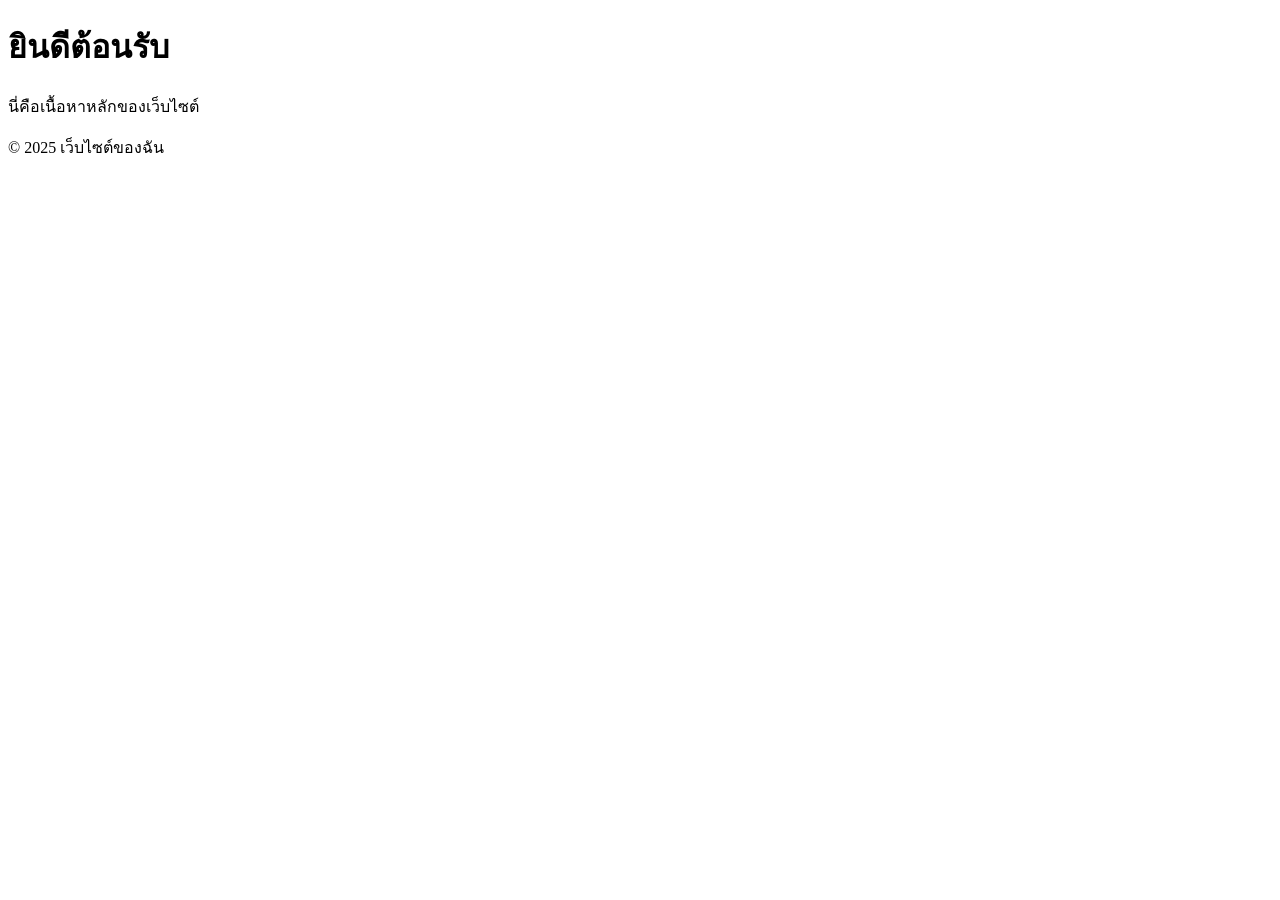
==== index.html @ cf5f2ca0 "Update index.html" ====
<!DOCTYPE html>
<html lang="th">
<head>
    <meta charset="UTF-8">
    <meta name="viewport" content="width=device-width, initial-scale=1.0">
    <title>เว็บไซต์ของฉัน</title>
</head>
<body>
    <header>
        <h1>ยินดีต้อนรับ</h1>
    </header>
    
    <main>
        <p>นี่คือเนื้อหาหลักของเว็บไซต์</p>
    </main>
    
    <footer>
        <p>© 2025 เว็บไซต์ของฉัน</p>
    </footer>
</body>
</html>
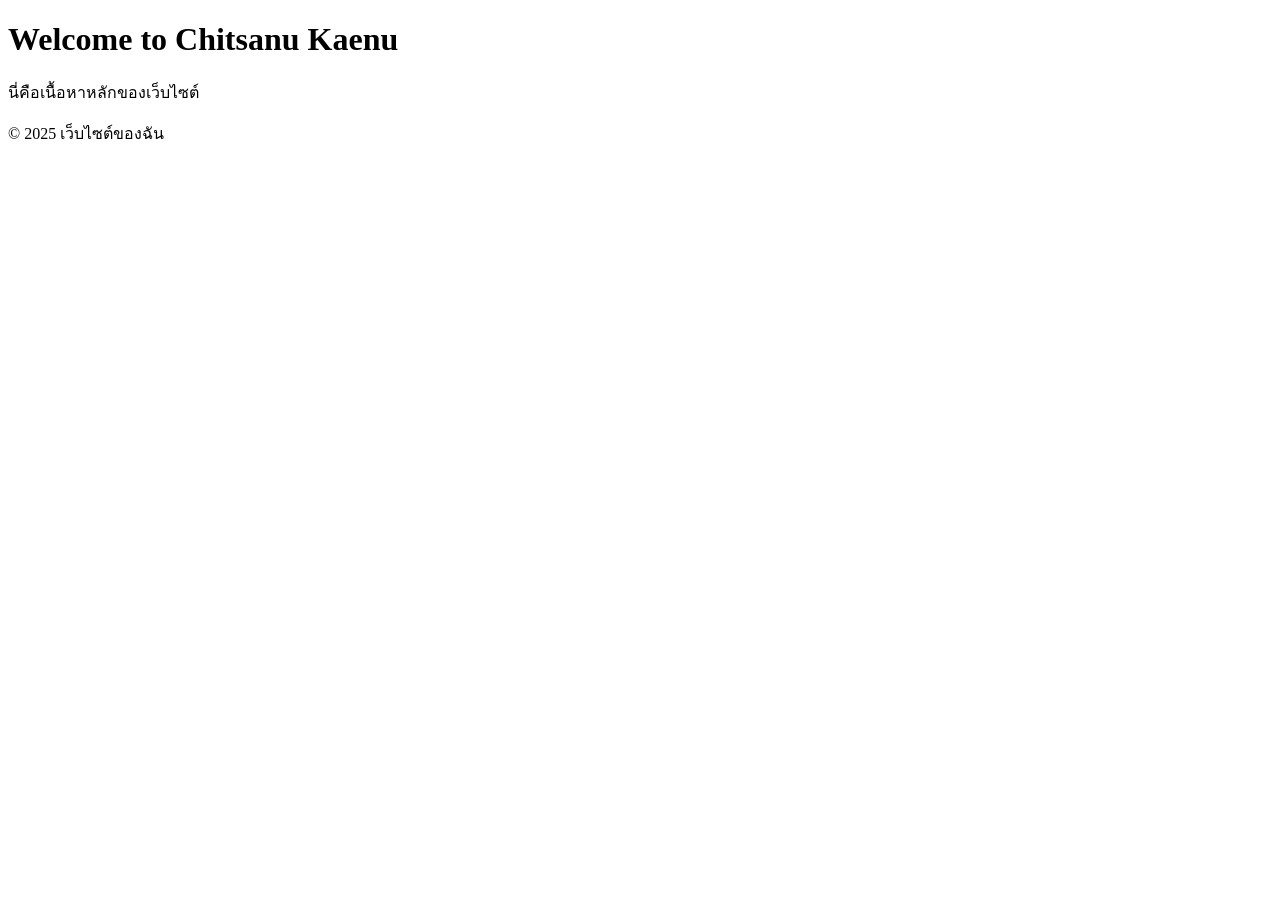
==== commit a760bca1: "edit h1" ====
--- a/index.html
+++ b/index.html
@@ -8,7 +8,7 @@
 </head>
 <body>
     <header>
-        <h1>ยินดีต้อนรับ</h1>
+        <h1>Welcome to Chitsanu Kaenu</h1>
     </header>
     
     <main>
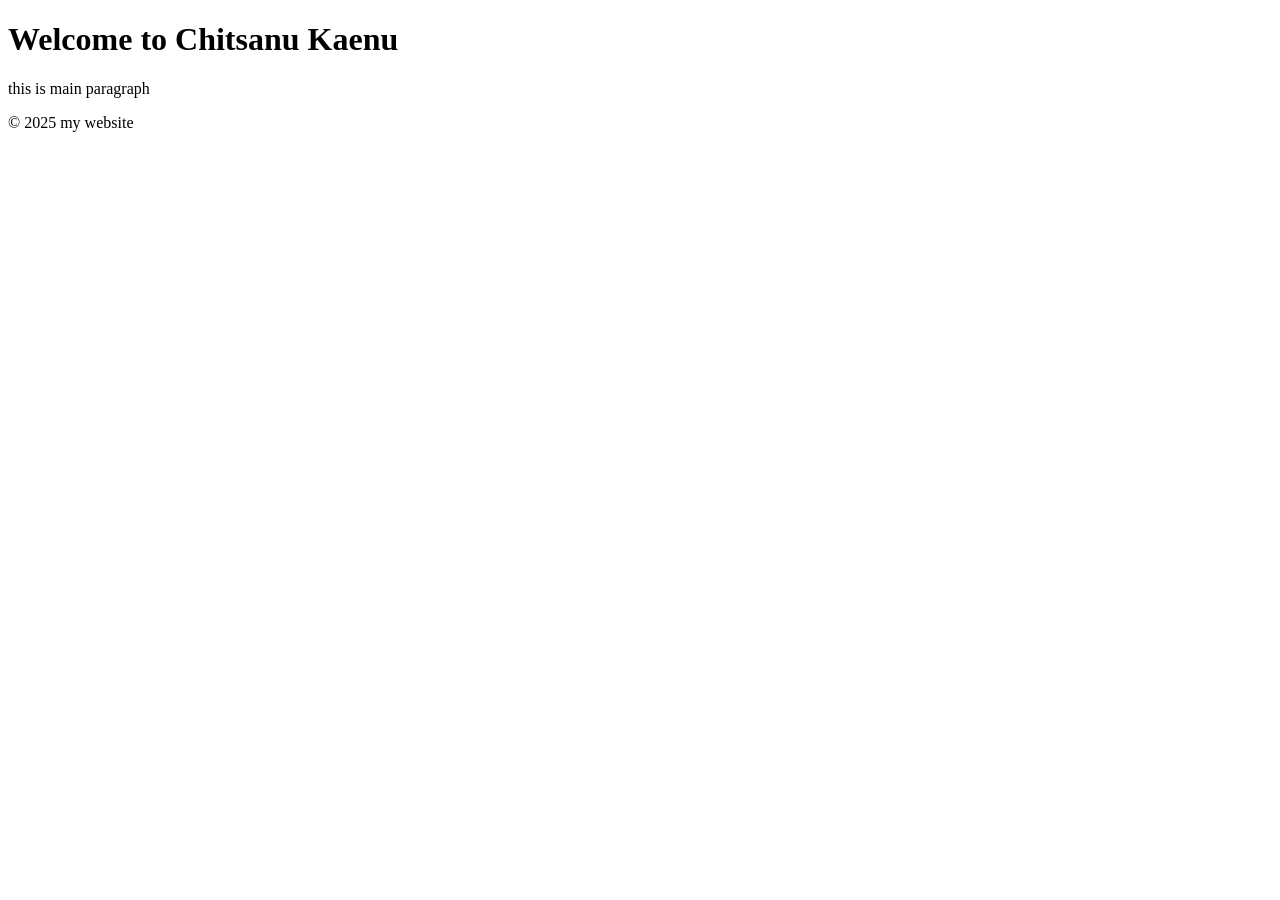
==== commit ad44656d: "language" ====
--- a/index.html
+++ b/index.html
@@ -12,11 +12,11 @@
     </header>
     
     <main>
-        <p>นี่คือเนื้อหาหลักของเว็บไซต์</p>
+        <p>this is main paragraph</p>
     </main>
     
     <footer>
-        <p>© 2025 เว็บไซต์ของฉัน</p>
+        <p>© 2025 my website</p>
     </footer>
 </body>
 </html>
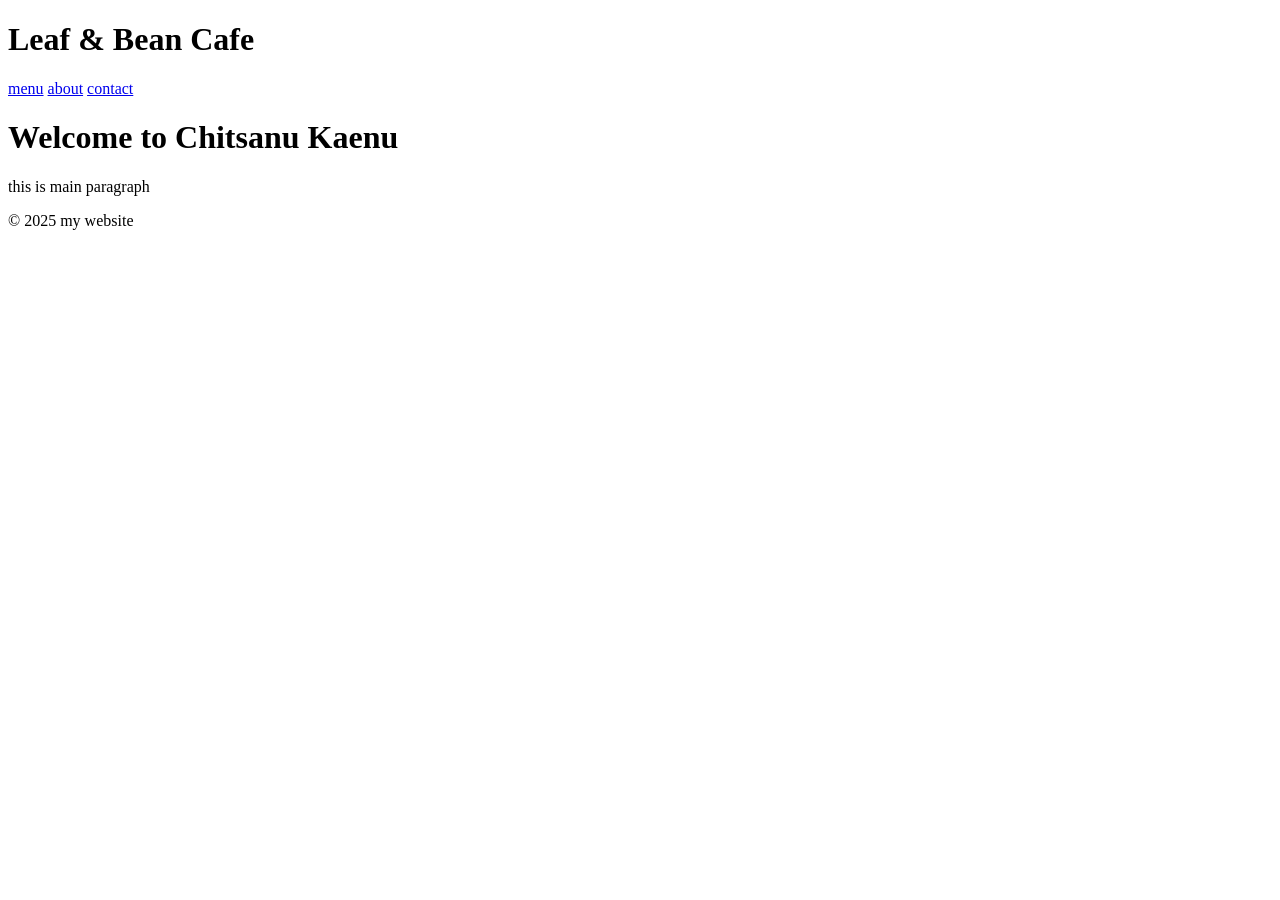
==== commit 04ba221c: "add header" ====
--- a/index.html
+++ b/index.html
@@ -4,12 +4,18 @@
 <head>
     <meta charset="UTF-8">
     <meta name="viewport" content="width=device-width, initial-scale=1.0">
-    <title>เว็บไซต์ของฉัน</title>
+    <title>My website</title>
 </head>
 <body>
     <header>
-        <h1>Welcome to Chitsanu Kaenu</h1>
+        <h1>Leaf & Bean Cafe </h1>
+        <nav>
+            <a href="#menu">menu</a>
+            <a href="#about">about</a>
+            <a href="#contact">contact</a>
+        </nav>
     </header>
+    <h1>Welcome to Chitsanu Kaenu</h1>
     
     <main>
         <p>this is main paragraph</p>
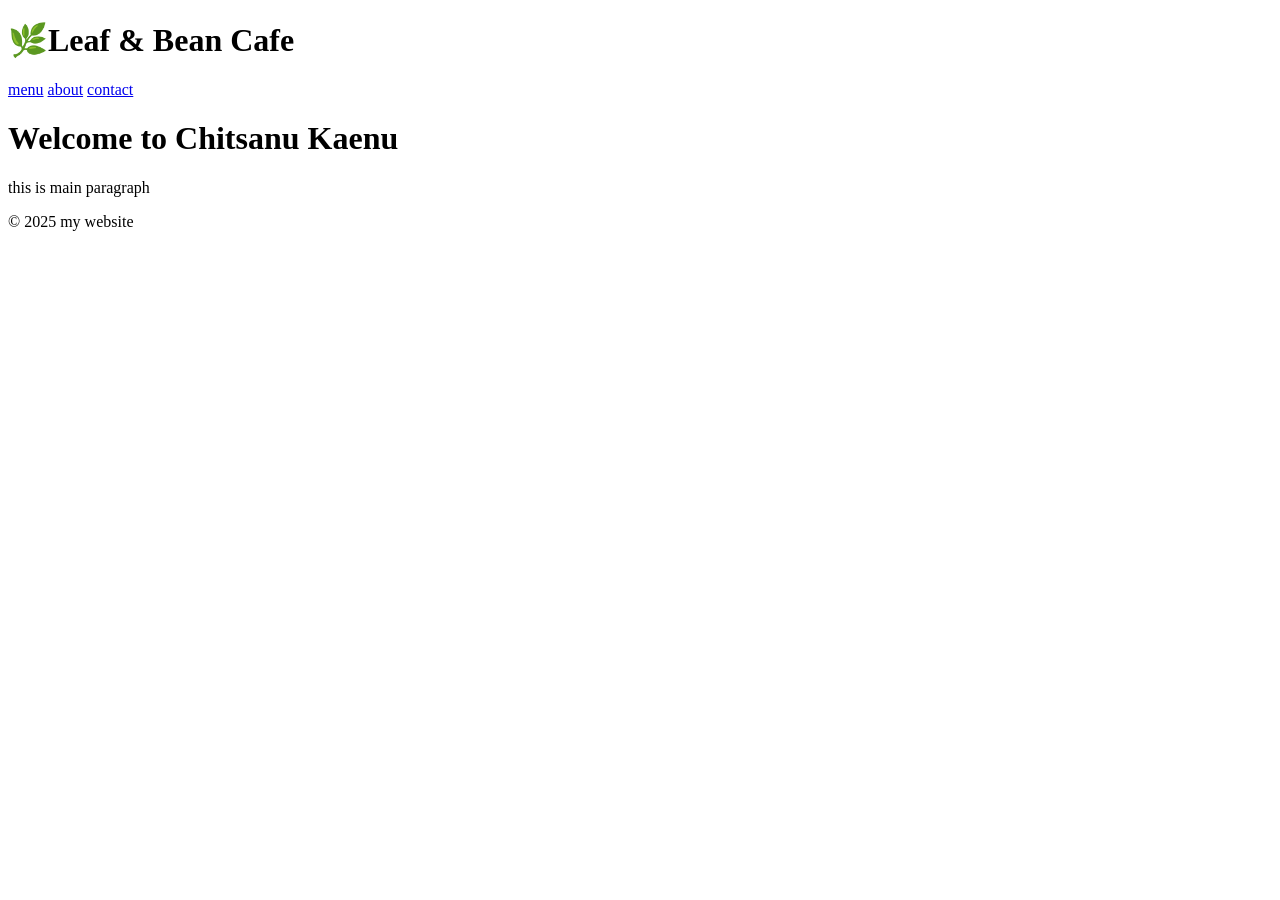
==== commit 366f93dc: "add emoji" ====
--- a/index.html
+++ b/index.html
@@ -8,7 +8,7 @@
 </head>
 <body>
     <header>
-        <h1>Leaf & Bean Cafe </h1>
+        <h1>🌿Leaf & Bean Cafe </h1>
         <nav>
             <a href="#menu">menu</a>
             <a href="#about">about</a>
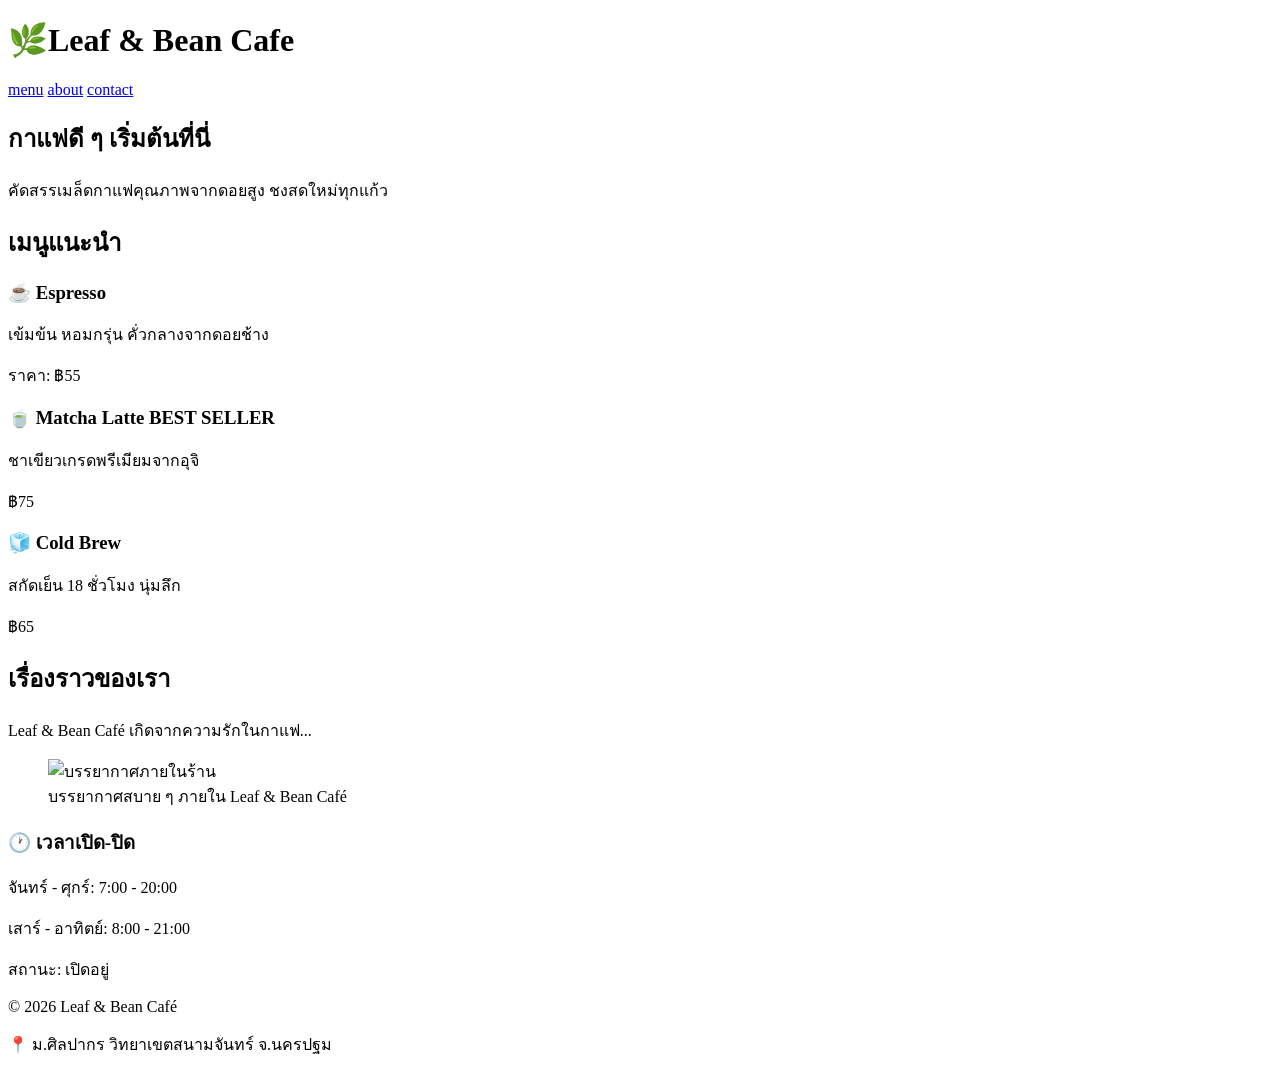
==== commit 3d711413: "everything" ====
--- a/index.html
+++ b/index.html
@@ -5,24 +5,75 @@
     <meta charset="UTF-8">
     <meta name="viewport" content="width=device-width, initial-scale=1.0">
     <title>My website</title>
+    <link rel="icon" type="image/png" href="https://cdn.iconscout.com/icon/free/png-256/free-html-5-icon-svg-download-png-1175208.png?f=webp&w=256">
 </head>
 <body>
     <header>
         <h1>🌿Leaf & Bean Cafe </h1>
         <nav>
-            <a href="#menu">menu</a>
+            <a href="#drinkmenu">menu</a>
             <a href="#about">about</a>
             <a href="#contact">contact</a>
         </nav>
     </header>
-    <h1>Welcome to Chitsanu Kaenu</h1>
     
     <main>
-        <p>this is main paragraph</p>
+        <!-- ส่วน Hero -->
+        <section>
+            <h2>กาแฟดี ๆ เริ่มต้นที่นี่</h2>
+            <p>คัดสรรเมล็ดกาแฟคุณภาพจากดอยสูง ชงสดใหม่ทุกแก้ว</p>
+        </section>
+
+        <!-- ส่วนเมนู -->
+        <section id="drinkmenu">
+            <h2>เมนูแนะนำ</h2>
+            <!-- จะเพิ่มการ์ดเมนูใน Section 2 -->
+             <!-- div ครอบเมนูทั้งหมด — เตรียมจัดเป็น Grid ใน CSS -->
+            <div class="menu-grid">
+                <!-- การ์ดเมนูที่ 1 -->
+                <div class="card">
+                    <h3 class="card-title">☕ Espresso</h3>
+                    <p class="card-desc">เข้มข้น หอมกรุ่น คั่วกลางจากดอยช้าง</p>
+                    <p class="price">ราคา: <span>฿55</span></p>
+
+                </div>
+                <!-- การ์ดที่ 2 -->
+                <div class="card">
+                    <h3 class="card-title">🍵 Matcha Latte <span>BEST SELLER</span></h3>
+                    <p class="card-desc">ชาเขียวเกรดพรีเมียมจากอุจิ</p>
+                    <p class="price">฿75</p>
+                </div>
+                <!-- การ์ดที่ 3 -->
+                <div class="card">
+                    <h3 class="card-title">🧊 Cold Brew</h3>
+                    <p class="card-desc">สกัดเย็น 18 ชั่วโมง นุ่มลึก</p>
+                    <p class="price">฿65</p>
+                </div>
+            </div>
+        </section>
+
+        <!-- เรื่องราวร้าน — เนื้อหาอิสระ ใช้ <article> -->
+        <article id="about">
+            <h2>เรื่องราวของเรา</h2>
+            <p>Leaf & Bean Café เกิดจากความรักในกาแฟ...</p>
+            <figure>
+                <img src="cafe-interior.jpg" alt="บรรยากาศภายในร้าน">
+                <figcaption>บรรยากาศสบาย ๆ ภายใน Leaf & Bean Café</figcaption>
+            </figure>
+        </article>
     </main>
+
+    <aside>
+        <h3>🕐 เวลาเปิด-ปิด</h3>
+        <p>จันทร์ - ศุกร์: 7:00 - 20:00</p>
+        <p>เสาร์ - อาทิตย์: 8:00 - 21:00</p>
+        <p>สถานะ: <span>เปิดอยู่</span></p>
+    </aside>
+
+    <footer>
+        <p>&copy; 2026 Leaf & Bean Café</p>
+        <p>📍 ม.ศิลปากร วิทยาเขตสนามจันทร์ จ.นครปฐม</p>
+    </footer>
     
-    <footer>
-        <p>© 2025 my website</p>
-    </footer>
 </body>
 </html>
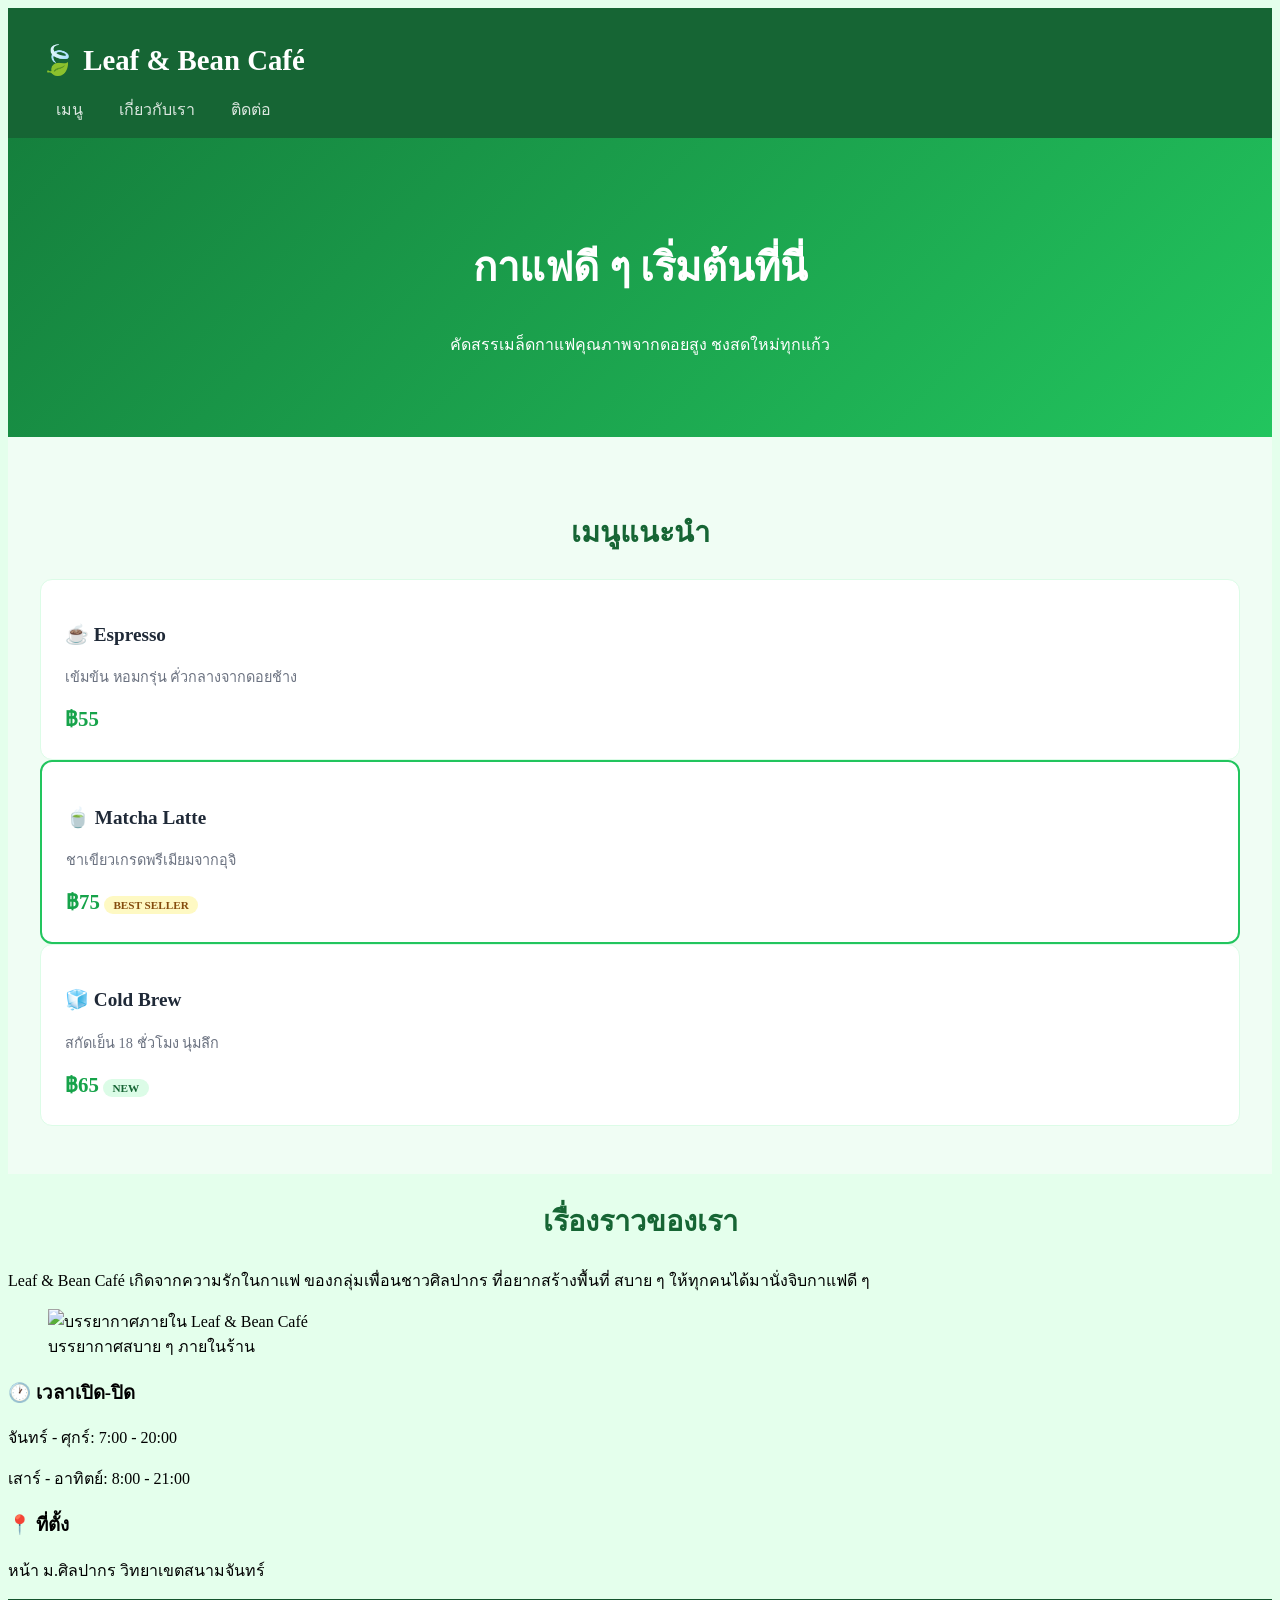
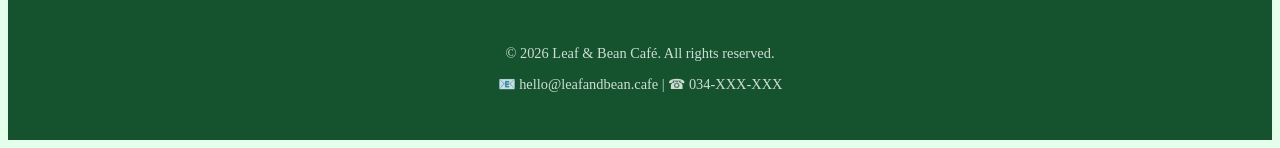
==== commit 81d4782d: "add css" ====
--- a/index.html
+++ b/index.html
@@ -4,76 +4,87 @@
 <head>
     <meta charset="UTF-8">
     <meta name="viewport" content="width=device-width, initial-scale=1.0">
+    <!-- font -->
+    <link rel="preconnect" href="https://fonts.googleapis.com">
+    <link rel="preconnect" href="https://fonts.gstatic.com" crossorigin>
+    <link href="https://fonts.googleapis.com/css2?family=Playwrite+NZ+Basic:wght@100&family=SN+Pro:ital,wght@0,200..900;1,200..900&display=swap" rel="stylesheet">
+
+
     <title>My website</title>
     <link rel="icon" type="image/png" href="https://cdn.iconscout.com/icon/free/png-256/free-html-5-icon-svg-download-png-1175208.png?f=webp&w=256">
+    <link rel="stylesheet" href="css/style.css">
 </head>
 <body>
-    <header>
-        <h1>🌿Leaf & Bean Cafe </h1>
-        <nav>
-            <a href="#drinkmenu">menu</a>
-            <a href="#about">about</a>
-            <a href="#contact">contact</a>
+
+    <!-- ═══ Header ═══ -->
+    <header class="site-header" id="top">
+        <h1 class="logo">🍃 Leaf & Bean Café</h1>
+        <nav class="main-nav">
+            <a href="#menu">เมนู</a>
+            <a href="#about">เกี่ยวกับเรา</a>
+            <a href="#contact">ติดต่อ</a>
         </nav>
     </header>
-    
+
+    <!-- ═══ Main ═══ -->
     <main>
-        <!-- ส่วน Hero -->
-        <section>
+        <section class="hero-section">
             <h2>กาแฟดี ๆ เริ่มต้นที่นี่</h2>
             <p>คัดสรรเมล็ดกาแฟคุณภาพจากดอยสูง ชงสดใหม่ทุกแก้ว</p>
         </section>
 
-        <!-- ส่วนเมนู -->
-        <section id="drinkmenu">
-            <h2>เมนูแนะนำ</h2>
-            <!-- จะเพิ่มการ์ดเมนูใน Section 2 -->
-             <!-- div ครอบเมนูทั้งหมด — เตรียมจัดเป็น Grid ใน CSS -->
+        <section id="menu">
+            <h2 class="section-title">เมนูแนะนำ</h2>
             <div class="menu-grid">
-                <!-- การ์ดเมนูที่ 1 -->
                 <div class="card">
                     <h3 class="card-title">☕ Espresso</h3>
                     <p class="card-desc">เข้มข้น หอมกรุ่น คั่วกลางจากดอยช้าง</p>
-                    <p class="price">ราคา: <span>฿55</span></p>
-
+                    <span class="price">฿55</span>
                 </div>
-                <!-- การ์ดที่ 2 -->
-                <div class="card">
-                    <h3 class="card-title">🍵 Matcha Latte <span>BEST SELLER</span></h3>
+                <div class="card featured">
+                    <h3 class="card-title">🍵 Matcha Latte</h3>
                     <p class="card-desc">ชาเขียวเกรดพรีเมียมจากอุจิ</p>
-                    <p class="price">฿75</p>
+                    <span class="price">฿75</span>
+                    <span class="badge bestseller">BEST SELLER</span>
                 </div>
-                <!-- การ์ดที่ 3 -->
                 <div class="card">
                     <h3 class="card-title">🧊 Cold Brew</h3>
                     <p class="card-desc">สกัดเย็น 18 ชั่วโมง นุ่มลึก</p>
-                    <p class="price">฿65</p>
+                    <span class="price">฿65</span>
+                    <span class="badge new">NEW</span>
                 </div>
             </div>
         </section>
 
-        <!-- เรื่องราวร้าน — เนื้อหาอิสระ ใช้ <article> -->
-        <article id="about">
-            <h2>เรื่องราวของเรา</h2>
-            <p>Leaf & Bean Café เกิดจากความรักในกาแฟ...</p>
-            <figure>
-                <img src="cafe-interior.jpg" alt="บรรยากาศภายในร้าน">
-                <figcaption>บรรยากาศสบาย ๆ ภายใน Leaf & Bean Café</figcaption>
-            </figure>
-        </article>
+        <div class="content-wrapper">
+            <article id="about">
+                <h2 class="section-title">เรื่องราวของเรา</h2>
+                <p>Leaf & Bean Café เกิดจากความรักในกาแฟ
+                ของกลุ่มเพื่อนชาวศิลปากร ที่อยากสร้างพื้นที่
+                สบาย ๆ ให้ทุกคนได้มานั่งจิบกาแฟดี ๆ</p>
+                <figure>
+                    <img src="cafe-interior.jpg"
+                         alt="บรรยากาศภายใน Leaf & Bean Café">
+                    <figcaption>บรรยากาศสบาย ๆ ภายในร้าน</figcaption>
+                </figure>
+            </article>
+
+            <aside class="sidebar">
+                <h3>🕐 เวลาเปิด-ปิด</h3>
+                <p>จันทร์ - ศุกร์: 7:00 - 20:00</p>
+                <p>เสาร์ - อาทิตย์: 8:00 - 21:00</p>
+                <h3>📍 ที่ตั้ง</h3>
+                <p>หน้า ม.ศิลปากร วิทยาเขตสนามจันทร์</p>
+            </aside>
+        </div>
     </main>
 
-    <aside>
-        <h3>🕐 เวลาเปิด-ปิด</h3>
-        <p>จันทร์ - ศุกร์: 7:00 - 20:00</p>
-        <p>เสาร์ - อาทิตย์: 8:00 - 21:00</p>
-        <p>สถานะ: <span>เปิดอยู่</span></p>
-    </aside>
+    <!-- ═══ Footer ═══ -->
+    <footer class="site-footer" id="contact">
+        <p>&copy; 2026 Leaf & Bean Café. All rights reserved.</p>
+        <p>📧 hello@leafandbean.cafe | ☎ 034-XXX-XXX</p>
+    </footer>
 
-    <footer>
-        <p>&copy; 2026 Leaf & Bean Café</p>
-        <p>📍 ม.ศิลปากร วิทยาเขตสนามจันทร์ จ.นครปฐม</p>
-    </footer>
-    
 </body>
 </html>
+</html>
--- a/css/style.css
+++ b/css/style.css
@@ -0,0 +1,90 @@
+
+body {
+    font-family: "Playwrite NZ Basic", cursive;
+    background-color: #e4ffec;
+}
+.site-header {
+    background-color: #166534;
+    color: white;
+    padding: 1rem 2rem;
+}
+.logo {
+    font-size: 1.8rem;
+    font-weight: 700;
+}
+.main-nav a {
+    color: rgba(255,255,255,0.85);
+    text-decoration: none;
+    font-weight: 500;
+    padding: 0.5rem 1rem;
+}
+.main-nav a:hover {
+    color: white;
+}
+
+/* ── Hero ── */
+.hero-section {
+    background: linear-gradient(135deg, #15803d, #22c55e);
+    color: white;
+    text-align: center;
+    padding: 4rem 2rem;
+}
+.hero-section h2 {
+    font-size: 2.5rem;
+    font-weight: 700;
+}
+
+/* ── Menu Section ── */
+#menu {
+    background-color: #f0fdf4;
+    padding: 3rem 2rem;
+}
+.section-title {
+    font-size: 1.8rem;
+    font-weight: 700;
+    color: #166534;
+    text-align: center;
+}
+
+/* ── Cards ── */
+.card {
+    background: white;
+    border: 1px solid #dcfce7;
+    border-radius: 12px;
+    padding: 1.5rem;
+}
+.card.featured {
+    border: 2px solid #22c55e;
+}
+.card-title {
+    font-size: 1.2rem;
+    font-weight: 600;
+    color: #1f2937;
+}
+.card-desc {
+    color: #6b7280;
+    font-size: 0.9rem;
+}
+.price {
+    font-size: 1.3rem;
+    font-weight: 700;
+    color: #16a34a;
+}
+.badge {
+    font-size: 0.7rem;
+    font-weight: 600;
+    padding: 0.2rem 0.6rem;
+    border-radius: 20px;
+    text-transform: uppercase;
+}
+.bestseller { background: #fef9c3; color: #854d0e; }
+.new { background: #dcfce7; color: #166534; }
+
+/* ── Footer ── */
+.site-footer {
+    background-color: #14532d;
+    color: rgba(255,255,255,0.8);
+    text-align: center;
+    padding: 2rem;
+    font-size: 0.9rem;
+}
